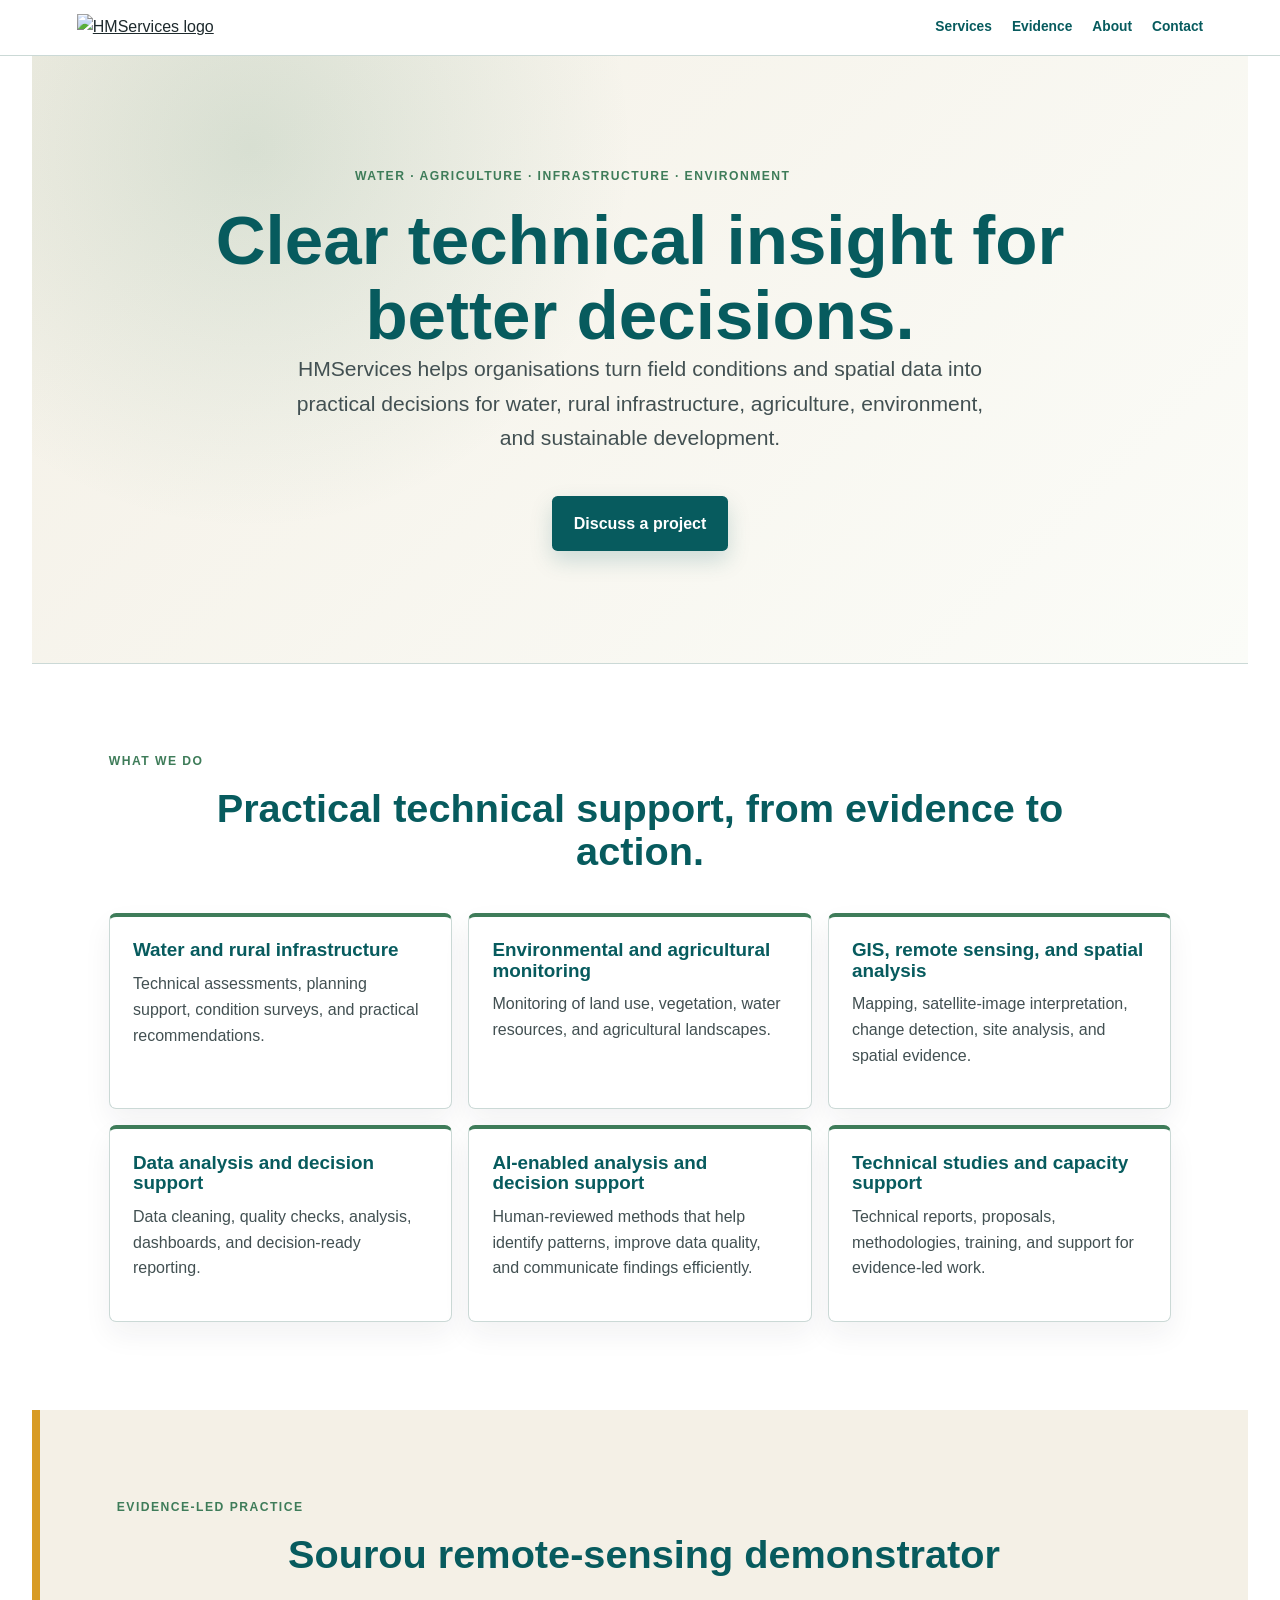
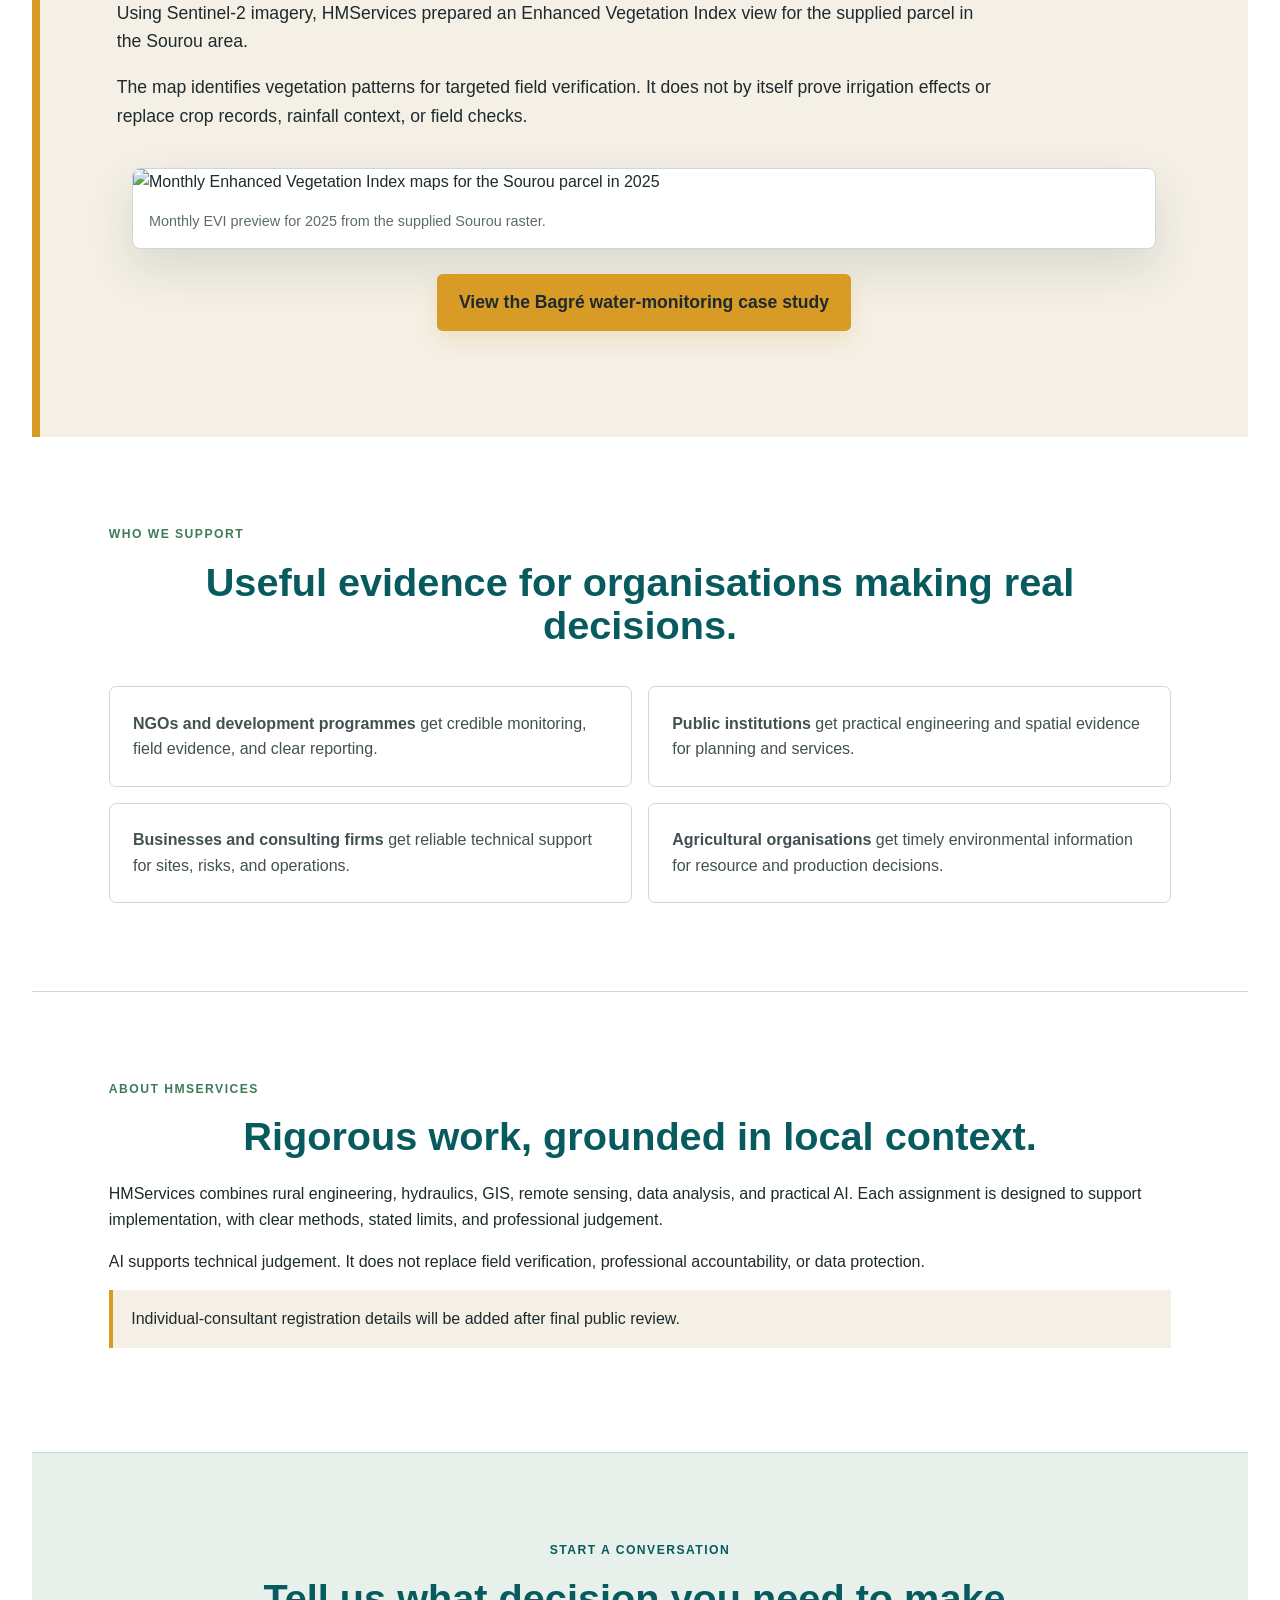
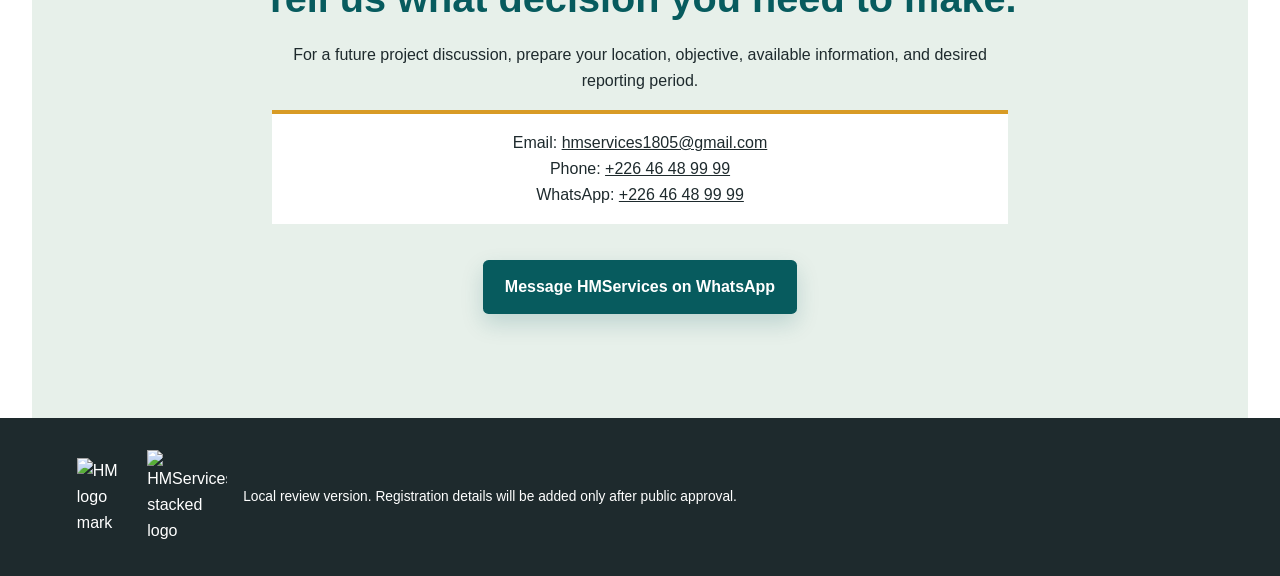
==== index.html @ 51964975 "Add files via upload" ====
<!doctype html>
<html lang="en">
  <head>
    <meta charset="utf-8">
    <meta name="viewport" content="width=device-width, initial-scale=1">
    <meta name="description" content="HMServices technical consulting for water, agriculture, infrastructure and environmental decisions.">
    <title>HMServices | Clear technical insight for better decisions</title>
    <link rel="icon" type="image/svg+xml" href="assets/hmservices-logo-mark.svg">
    <link rel="stylesheet" href="styles.css">
  </head>
  <body>
    <header class="site-header">
      <a class="brand" href="#home" aria-label="HMServices home">
        <img src="assets/hmservices-logo-primary.svg" alt="HMServices logo">
      </a>
      <nav aria-label="Primary navigation">
        <a href="#services">Services</a>
        <a href="#evidence">Evidence</a>
        <a href="#about">About</a>
        <a href="#contact">Contact</a>
      </nav>
    </header>
    <main>
      <section id="home" class="hero" aria-labelledby="home-title">
        <p class="eyebrow">Water · Agriculture · Infrastructure · Environment</p>
        <h1 id="home-title">Clear technical insight for better decisions.</h1>
        <p>HMServices helps organisations turn field conditions and spatial data into practical decisions for water, rural infrastructure, agriculture, environment, and sustainable development.</p>
        <a class="button" href="#contact">Discuss a project</a>
      </section>

      <section id="services" aria-labelledby="services-title">
        <p class="eyebrow">What we do</p>
        <h2 id="services-title">Practical technical support, from evidence to action.</h2>
        <div class="service-grid">
          <article><h3>Water and rural infrastructure</h3><p>Technical assessments, planning support, condition surveys, and practical recommendations.</p></article>
          <article><h3>Environmental and agricultural monitoring</h3><p>Monitoring of land use, vegetation, water resources, and agricultural landscapes.</p></article>
          <article><h3>GIS, remote sensing, and spatial analysis</h3><p>Mapping, satellite-image interpretation, change detection, site analysis, and spatial evidence.</p></article>
          <article><h3>Data analysis and decision support</h3><p>Data cleaning, quality checks, analysis, dashboards, and decision-ready reporting.</p></article>
          <article><h3>AI-enabled analysis and decision support</h3><p>Human-reviewed methods that help identify patterns, improve data quality, and communicate findings efficiently.</p></article>
          <article><h3>Technical studies and capacity support</h3><p>Technical reports, proposals, methodologies, training, and support for evidence-led work.</p></article>
        </div>
      </section>

      <section id="evidence" class="evidence-panel" aria-labelledby="evidence-title">
        <p class="eyebrow">Evidence-led practice</p>
        <h2 id="evidence-title">Sourou remote-sensing demonstrator</h2>
        <p>Using Sentinel-2 imagery, HMServices prepared an Enhanced Vegetation Index view for the supplied parcel in the Sourou area.</p>
        <p>The map identifies vegetation patterns for targeted field verification. It does not by itself prove irrigation effects or replace crop records, rainfall context, or field checks.</p>
        <figure class="evidence-map evidence-map-wide">
          <img src="assets/sourou/evi2.png" alt="Monthly Enhanced Vegetation Index maps for the Sourou parcel in 2025">
          <figcaption>Monthly EVI preview for 2025 from the supplied Sourou raster.</figcaption>
        </figure>
        <p><a class="button evidence-link" href="bagre-case-study.html">View the Bagré water-monitoring case study</a></p>
      </section>

      <section class="client-fit" aria-labelledby="client-fit-title">
        <p class="eyebrow">Who we support</p>
        <h2 id="client-fit-title">Useful evidence for organisations making real decisions.</h2>
        <div class="audience-grid">
          <p><strong>NGOs and development programmes</strong> get credible monitoring, field evidence, and clear reporting.</p>
          <p><strong>Public institutions</strong> get practical engineering and spatial evidence for planning and services.</p>
          <p><strong>Businesses and consulting firms</strong> get reliable technical support for sites, risks, and operations.</p>
          <p><strong>Agricultural organisations</strong> get timely environmental information for resource and production decisions.</p>
        </div>
      </section>

      <section id="about" aria-labelledby="about-title">
        <p class="eyebrow">About HMServices</p>
        <h2 id="about-title">Rigorous work, grounded in local context.</h2>
        <p>HMServices combines rural engineering, hydraulics, GIS, remote sensing, data analysis, and practical AI. Each assignment is designed to support implementation, with clear methods, stated limits, and professional judgement.</p>
        <p>AI supports technical judgement. It does not replace field verification, professional accountability, or data protection.</p>
        <p class="registration-note">Individual-consultant registration details will be added after final public review.</p>
      </section>

      <section id="contact" class="contact-panel" aria-labelledby="contact-title">
        <p class="eyebrow">Start a conversation</p>
        <h2 id="contact-title">Tell us what decision you need to make.</h2>
        <p>For a future project discussion, prepare your location, objective, available information, and desired reporting period.</p>
        <p class="contact-placeholder">Email: <a href="mailto:hmservices1805@gmail.com">hmservices1805@gmail.com</a><br>Phone: <a href="tel:+22646489999">+226 46 48 99 99</a><br>WhatsApp: <a href="https://wa.me/22646489999">+226 46 48 99 99</a></p>
        <p><a class="button" href="https://wa.me/22646489999">Message HMServices on WhatsApp</a></p>
      </section>
    </main>
    <footer>
      <img src="assets/hmservices-logo-mark.svg" alt="HM logo mark">
      <img class="stacked-mark" src="assets/hmservices-logo-stacked.svg" alt="HMServices stacked logo">
      <p>Local review version. Registration details will be added only after public approval.</p>
    </footer>
  </body>
</html>
---- styles.css ----
:root {
  --teal: #075B5E;
  --green: #3E7C59;
  --gold: #D89B25;
  --charcoal: #1E2A2D;
  --sand: #F4F0E6;
  --white: #FFFFFF;
  --line: #CBD9D6;
  --muted: #5C6B6D;
  --soft-green: #E7F0EA;
  --shadow: 0 1.2rem 3rem rgba(30, 42, 45, .12);
  --heading: Montserrat, Arial, sans-serif;
  --body: 'Source Sans 3', Arial, sans-serif;
  --mono: 'Roboto Mono', Consolas, 'Courier New', monospace;
}
* { box-sizing: border-box; }
html { scroll-behavior: smooth; }
body { margin: 0; color: var(--charcoal); background: var(--white); font-family: var(--body); font-size: 1rem; line-height: 1.62; }
a { color: inherit; }
a:focus-visible { outline: .2rem solid var(--gold); outline-offset: .25rem; }
.site-header { position: sticky; top: 0; z-index: 2; display: flex; justify-content: space-between; align-items: center; gap: 2rem; padding: .9rem 6vw; background: rgba(255, 255, 255, .96); border-bottom: 1px solid var(--line); backdrop-filter: blur(10px); }
.brand img { display: block; width: min(16rem, 46vw); height: auto; }
nav { display: flex; flex-wrap: wrap; align-items: center; gap: 1.25rem; color: var(--teal); font-family: var(--heading); font-size: .86rem; font-weight: 700; }
nav a { position: relative; text-decoration: none; }
nav a::after { content: ''; position: absolute; left: 0; right: 0; bottom: -.35rem; height: .12rem; transform: scaleX(0); transform-origin: left; background: var(--gold); transition: transform .18s ease; }
nav a:hover::after { transform: scaleX(1); }
section { width: min(100%, 76rem); margin: 0 auto; padding: 5.5rem 6vw; scroll-margin-top: 5rem; }
.hero { display: grid; align-content: center; min-height: 38rem; color: var(--charcoal); background: radial-gradient(circle at 18% 15%, rgba(62, 124, 89, .16), transparent 34%), linear-gradient(135deg, var(--sand), #FBFCF8); border-bottom: 1px solid var(--line); }
.hero > * { max-width: 58rem; margin-left: auto; margin-right: auto; text-align: center; }
.eyebrow { margin: 0 0 1rem; color: var(--green); font-family: var(--heading); font-size: .76rem; font-weight: 800; letter-spacing: .12em; text-transform: uppercase; }
h1, h2, h3 { color: var(--teal); font-family: var(--heading); line-height: 1.08; }
h1 { margin: 0; font-size: clamp(2.35rem, 5.4vw, 4.5rem); letter-spacing: 0; text-align: center; }
h2 { max-width: 58rem; margin: 0 auto 1.4rem; font-size: clamp(1.75rem, 3.1vw, 2.8rem); letter-spacing: 0; text-align: center; }
h3 { margin: 0 0 .65rem; font-size: 1.18rem; letter-spacing: 0; }
p { margin-top: 0; }
.hero p:not(.eyebrow) { max-width: 44rem; color: #425052; font-size: clamp(1.12rem, 1.8vw, 1.32rem); }
.button { display: inline-block; width: fit-content; margin-top: 1.25rem; padding: .9rem 1.35rem; border-radius: .35rem; background: var(--teal); color: var(--white); font-family: var(--heading); font-weight: 800; text-decoration: none; box-shadow: 0 .6rem 1.4rem rgba(7, 91, 94, .18); }
.button:hover { background: #06494C; }
.service-grid, .audience-grid { display: grid; grid-template-columns: repeat(3, minmax(0, 1fr)); gap: 1rem; margin-top: 2.5rem; }
.service-grid article, .audience-grid p { min-width: 0; margin: 0; padding: 1.45rem; border: 1px solid var(--line); border-radius: .45rem; background: var(--white); }
.service-grid article { border-top: .28rem solid var(--green); box-shadow: 0 .8rem 1.8rem rgba(30, 42, 45, .06); }
.service-grid p, .audience-grid p { color: #425052; }
.audience-grid { grid-template-columns: repeat(2, minmax(0, 1fr)); }
.evidence-panel { border-left: .55rem solid var(--gold); background: var(--sand); }
.evidence-panel p:not(.eyebrow) { max-width: 55rem; font-size: 1.1rem; }
.evidence-map { max-width: 64rem; margin: 2.4rem auto 0; overflow: hidden; border: 1px solid var(--line); border-radius: .5rem; background: var(--white); box-shadow: var(--shadow); }
.evidence-map-wide { max-width: 64rem; }
.evidence-map img { display: block; width: 100%; height: auto; image-rendering: auto; }
.evidence-map figcaption { padding: .9rem 1rem; color: var(--muted); font-size: .9rem; }
.evidence-map code { color: var(--teal); font-family: var(--mono); font-size: .86em; }
.evidence-panel > p:last-child { max-width: 100%; text-align: center; }
.evidence-link { margin-top: 1.6rem; background: var(--gold); color: var(--charcoal); box-shadow: 0 .6rem 1.4rem rgba(216, 155, 37, .18); }
.evidence-link:hover { background: #C98C1F; }
#about { border-top: 1px solid var(--line); }
.registration-note, .contact-placeholder { padding: 1rem 1.15rem; border-left: .3rem solid var(--gold); background: var(--sand); }
.contact-panel { width: min(100%, 76rem); border-top: 1px solid var(--line); background: var(--soft-green); color: var(--charcoal); text-align: center; }
.contact-panel > p:not(.eyebrow), .contact-panel .contact-placeholder { max-width: 46rem; margin-left: auto; margin-right: auto; }
.contact-panel h2, .contact-panel .eyebrow { color: var(--teal); }
.contact-panel .contact-placeholder { color: var(--charcoal); background: var(--white); border-left: 0; border-top: .3rem solid var(--gold); text-align: center; }
.contact-panel a { overflow-wrap: anywhere; }
.contact-panel .button { background: var(--teal); color: var(--white); }
footer { display: flex; align-items: center; gap: 1rem; padding: 2rem 6vw; color: var(--white); background: var(--charcoal); }
footer img { width: 3.4rem; height: auto; }
footer .stacked-mark { display: block; width: 5rem; }
footer p { margin: 0; font-size: .86rem; }
@media (max-width: 52rem) { .site-header { position: static; flex-direction: column; align-items: flex-start; gap: 1rem; } nav { gap: .85rem; } .hero { min-height: auto; padding-top: 4rem; padding-bottom: 4rem; } .service-grid, .audience-grid { grid-template-columns: 1fr; } section { padding-top: 3.8rem; padding-bottom: 3.8rem; } footer { align-items: flex-start; } }
@media (prefers-reduced-motion: reduce) { html { scroll-behavior: auto; } nav a::after { transition: none; } }
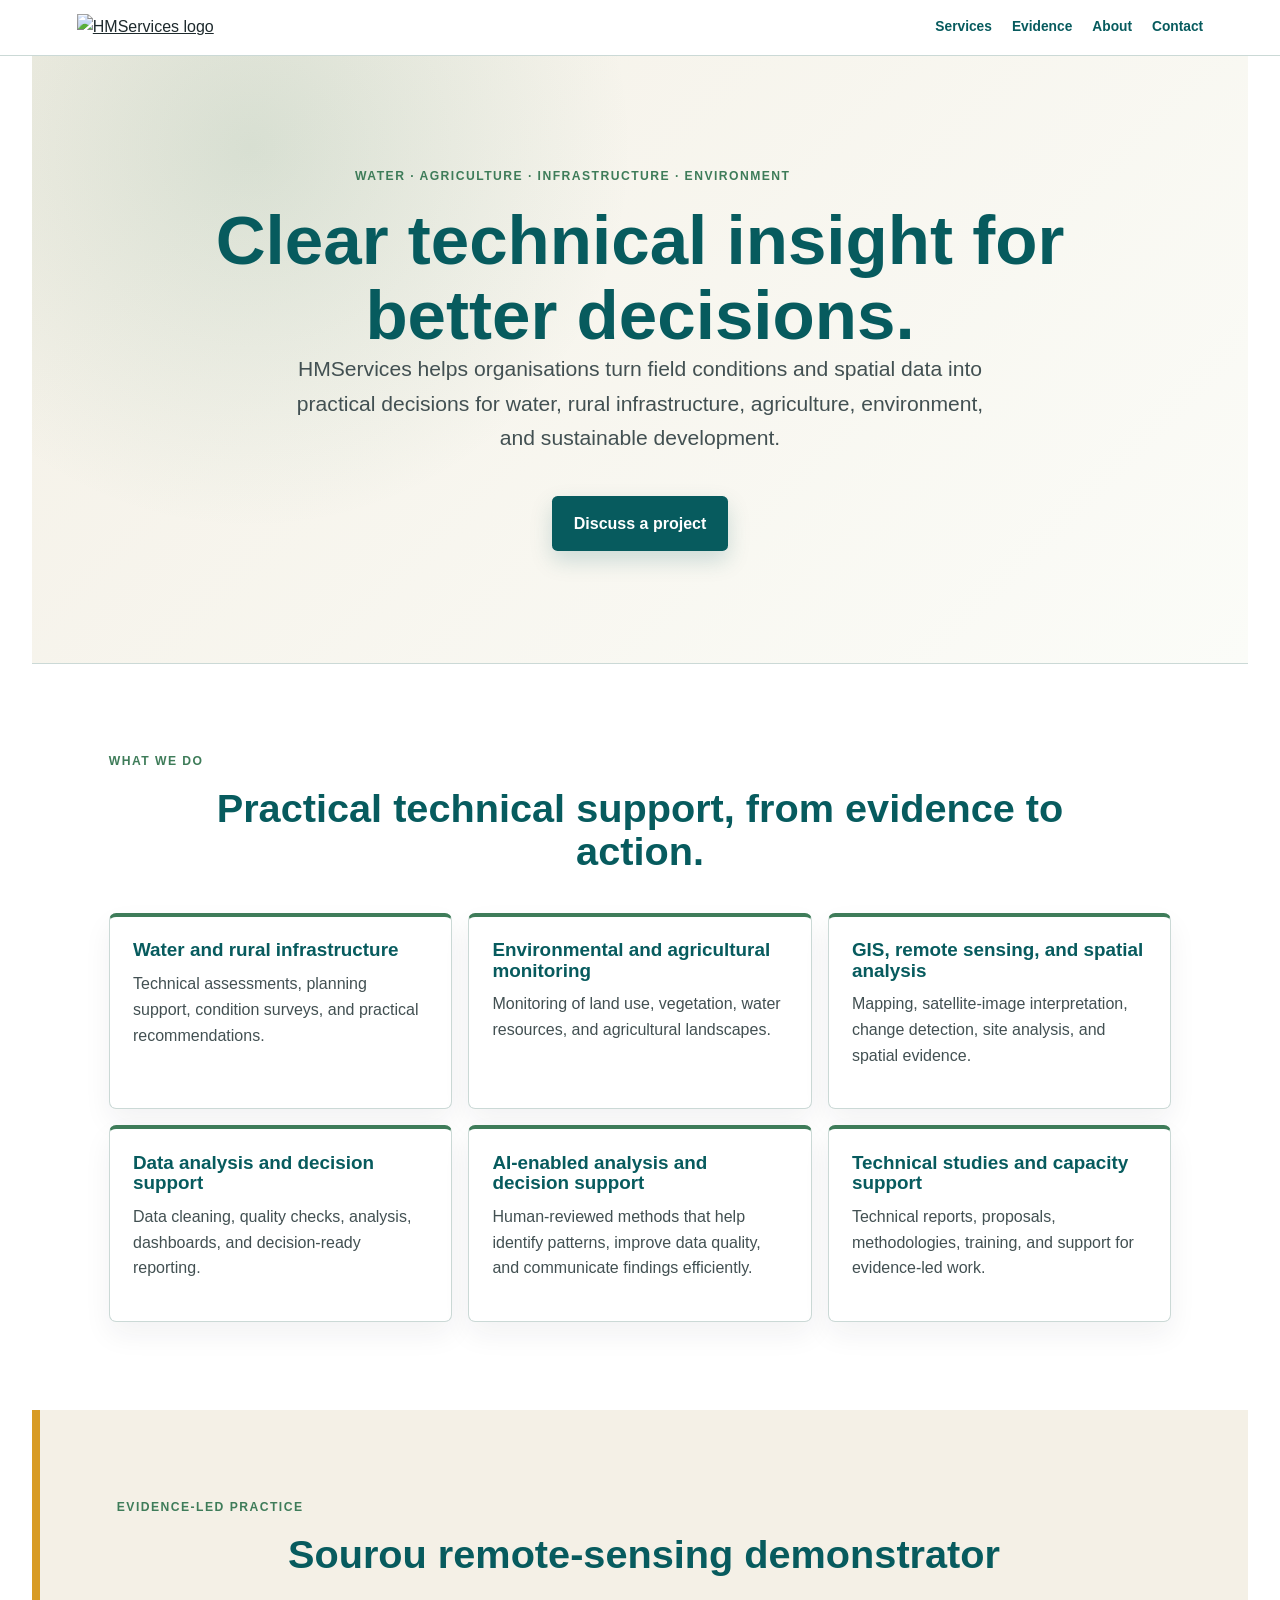
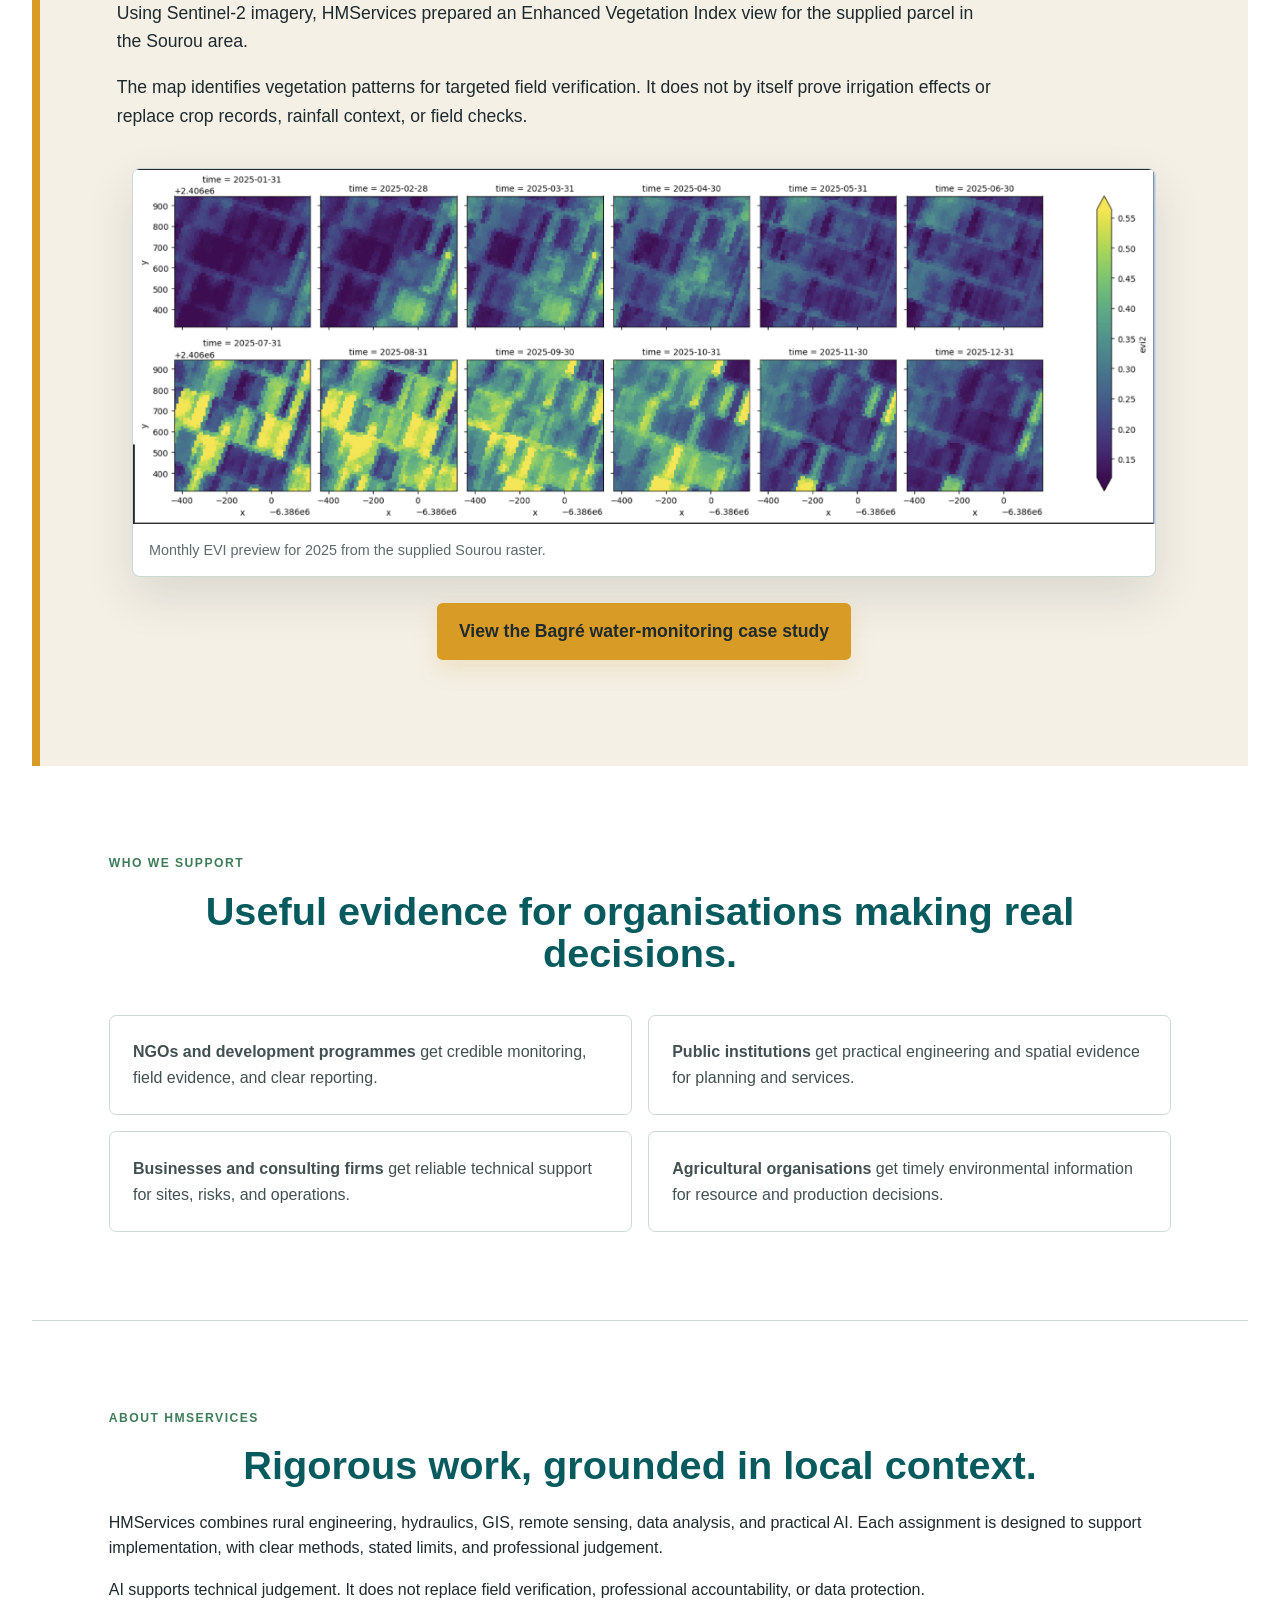
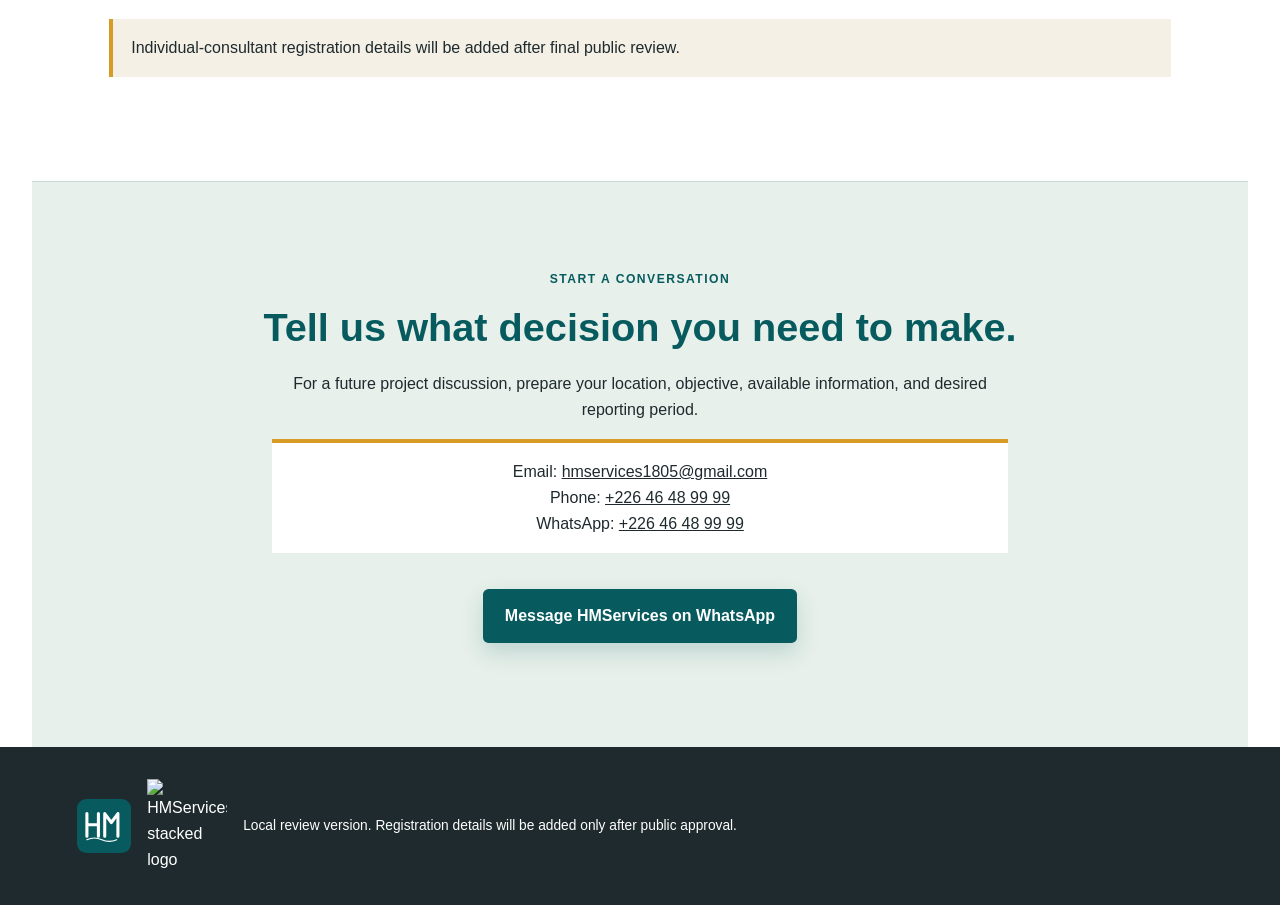
==== commit 2d5665bd: "Change logo images and update favicon Updated logo image paths and modified the favicon." ====
--- a/index.html
+++ b/index.html
@@ -5,13 +5,13 @@
     <meta name="viewport" content="width=device-width, initial-scale=1">
     <meta name="description" content="HMServices technical consulting for water, agriculture, infrastructure and environmental decisions.">
     <title>HMServices | Clear technical insight for better decisions</title>
-    <link rel="icon" type="image/svg+xml" href="assets/hmservices-logo-mark.svg">
+    <link rel="icon" type="image/svg+xml" href="assets/hmservices-mark-180.png">
     <link rel="stylesheet" href="styles.css">
   </head>
   <body>
     <header class="site-header">
       <a class="brand" href="#home" aria-label="HMServices home">
-        <img src="assets/hmservices-logo-primary.svg" alt="HMServices logo">
+        <img src="assets/ hmservices-horizontal-original.png" alt="HMServices logo">
       </a>
       <nav aria-label="Primary navigation">
         <a href="#services">Services</a>
@@ -82,7 +82,7 @@
     </main>
     <footer>
       <img src="assets/hmservices-logo-mark.svg" alt="HM logo mark">
-      <img class="stacked-mark" src="assets/hmservices-logo-stacked.svg" alt="HMServices stacked logo">
+      <img class="stacked-mark" src="assets/ hmservices-stacked-gold-line-180.png" alt="HMServices stacked logo">
       <p>Local review version. Registration details will be added only after public approval.</p>
     </footer>
   </body>
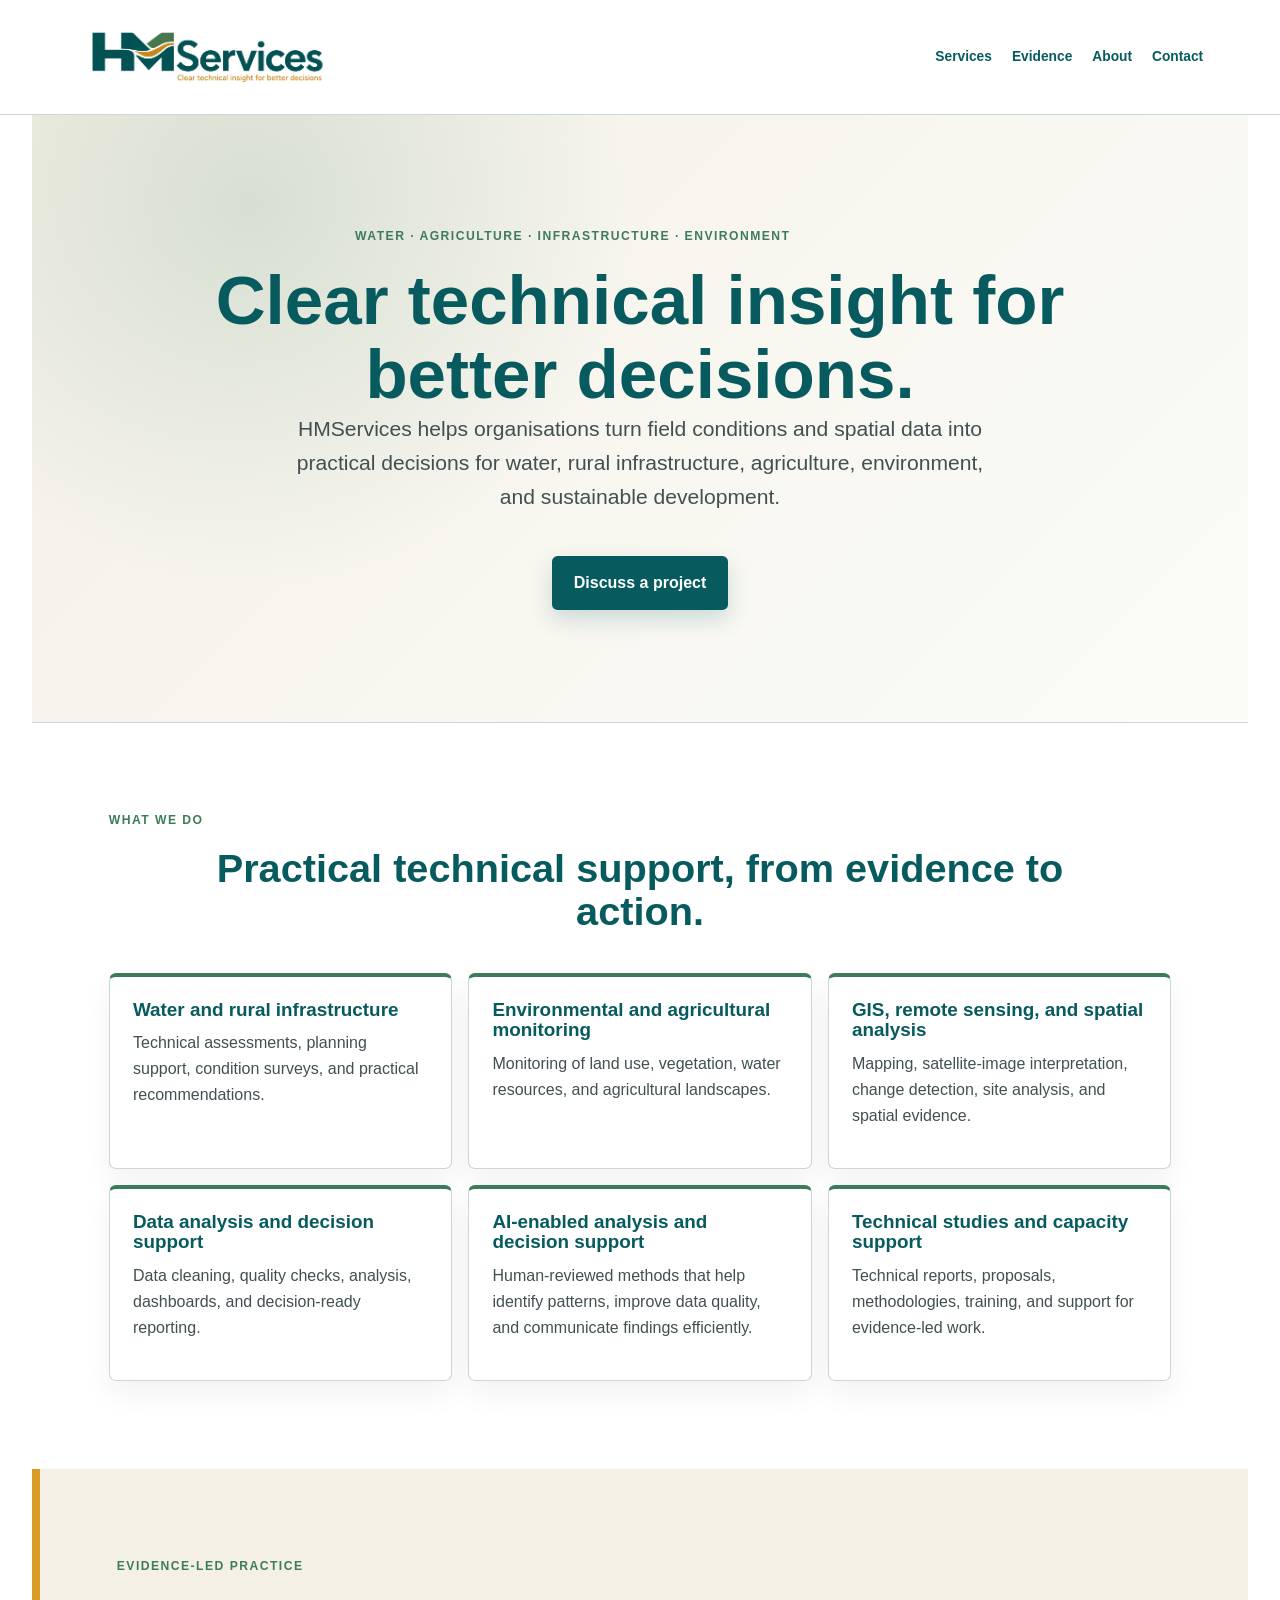
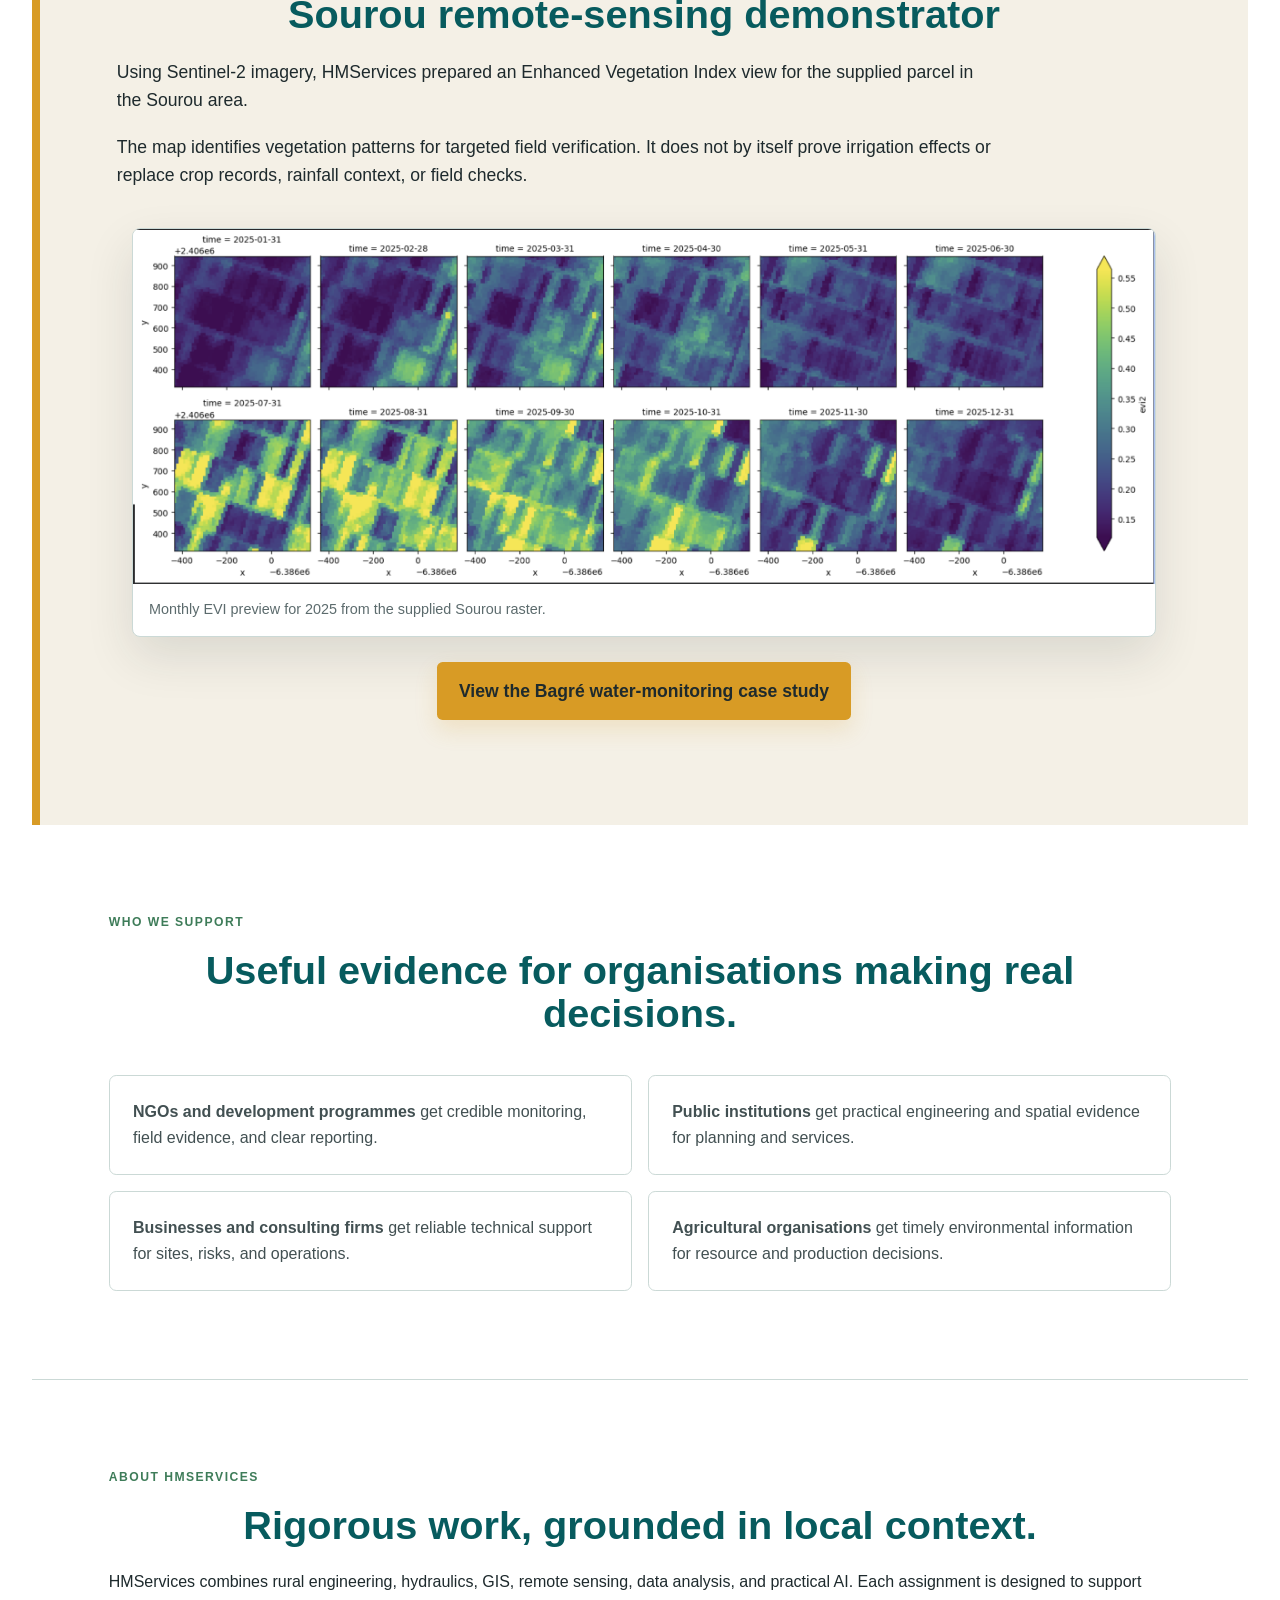
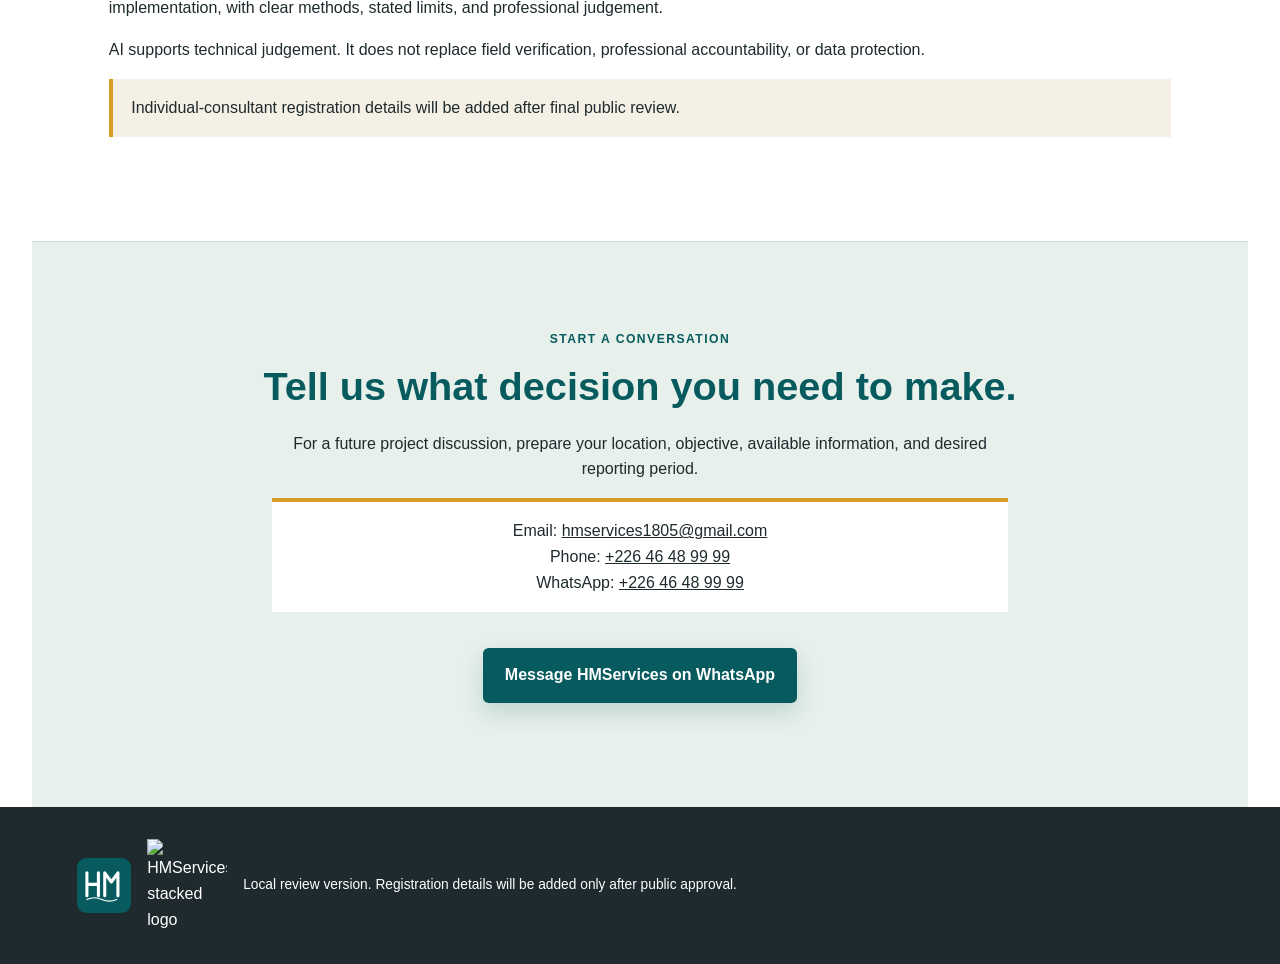
==== commit 7db697fb: "Fix HTML formatting and structure" ====
--- a/index.html
+++ b/index.html
@@ -11,7 +11,7 @@
   <body>
     <header class="site-header">
       <a class="brand" href="#home" aria-label="HMServices home">
-        <img src="assets/ hmservices-horizontal-original.png" alt="HMServices logo">
+        <img src="assets/hmservices-horizontal-original.png" alt="HMServices logo">
       </a>
       <nav aria-label="Primary navigation">
         <a href="#services">Services</a>
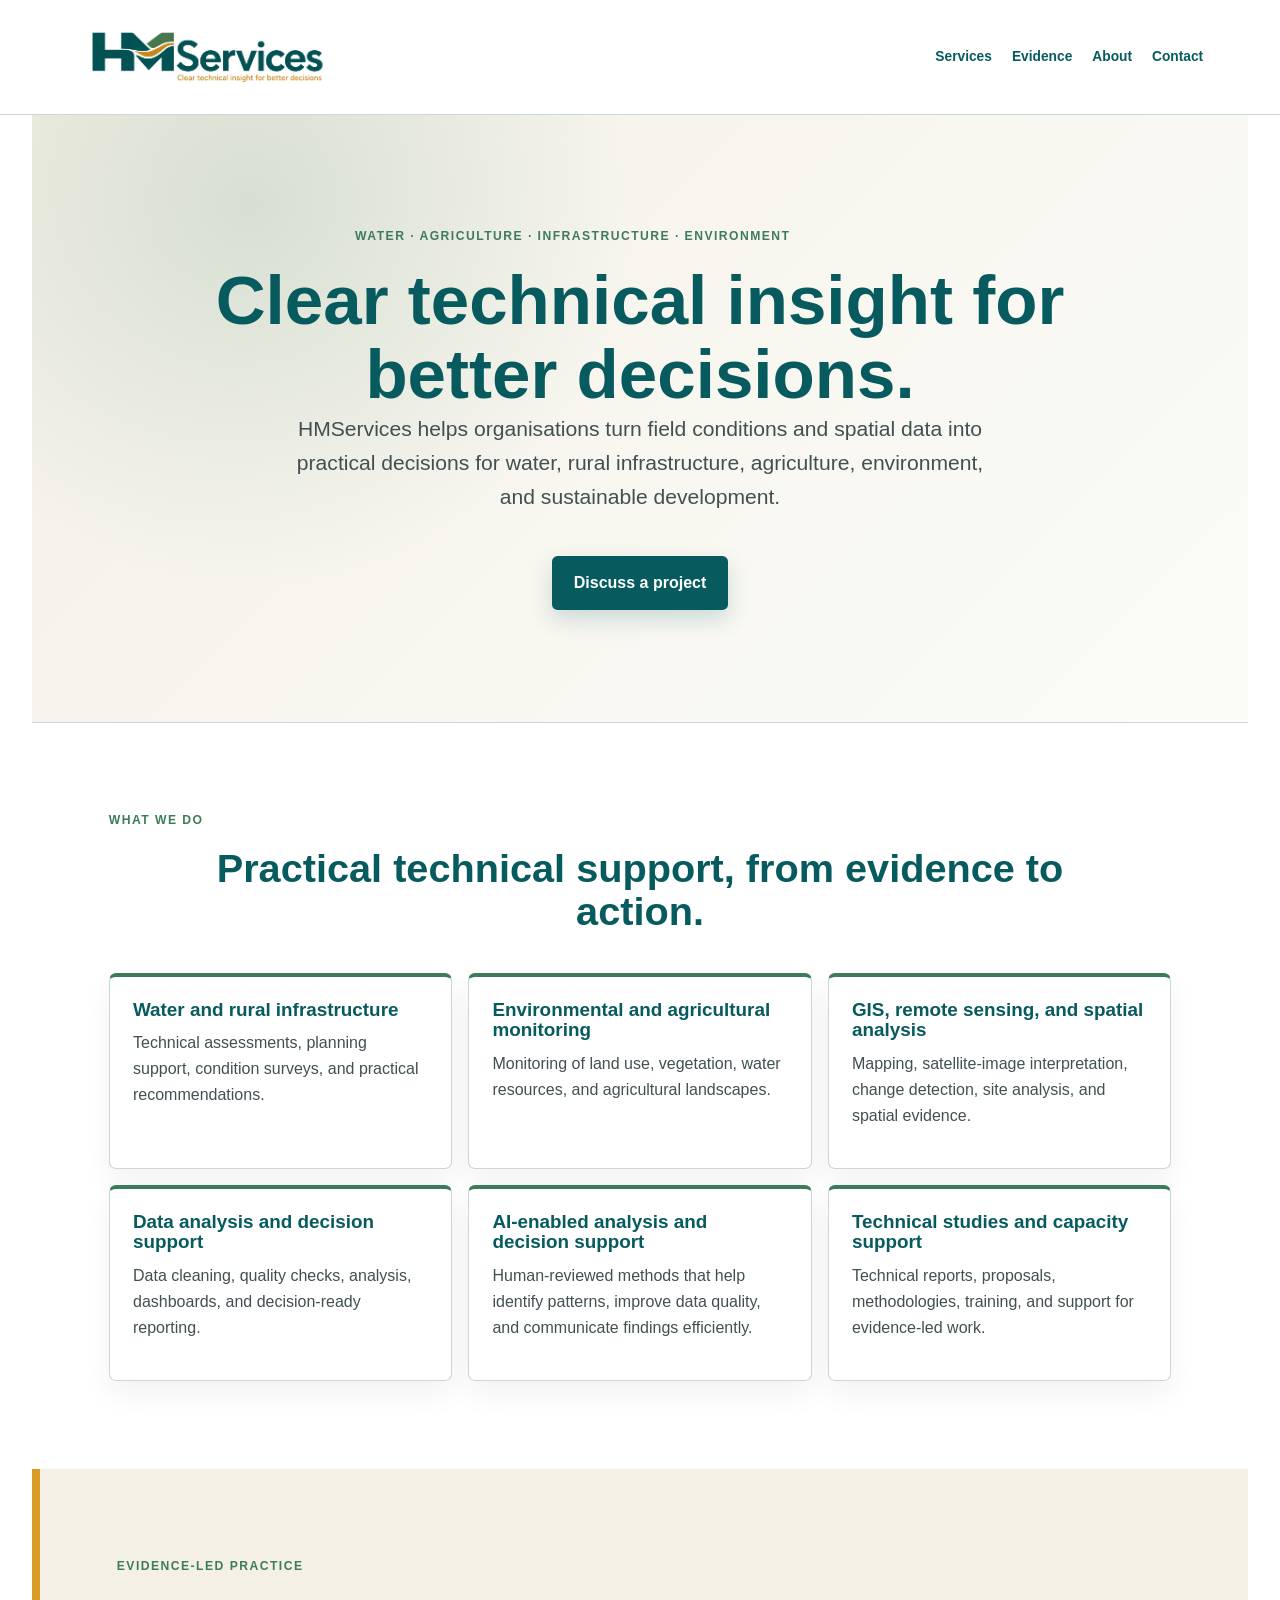
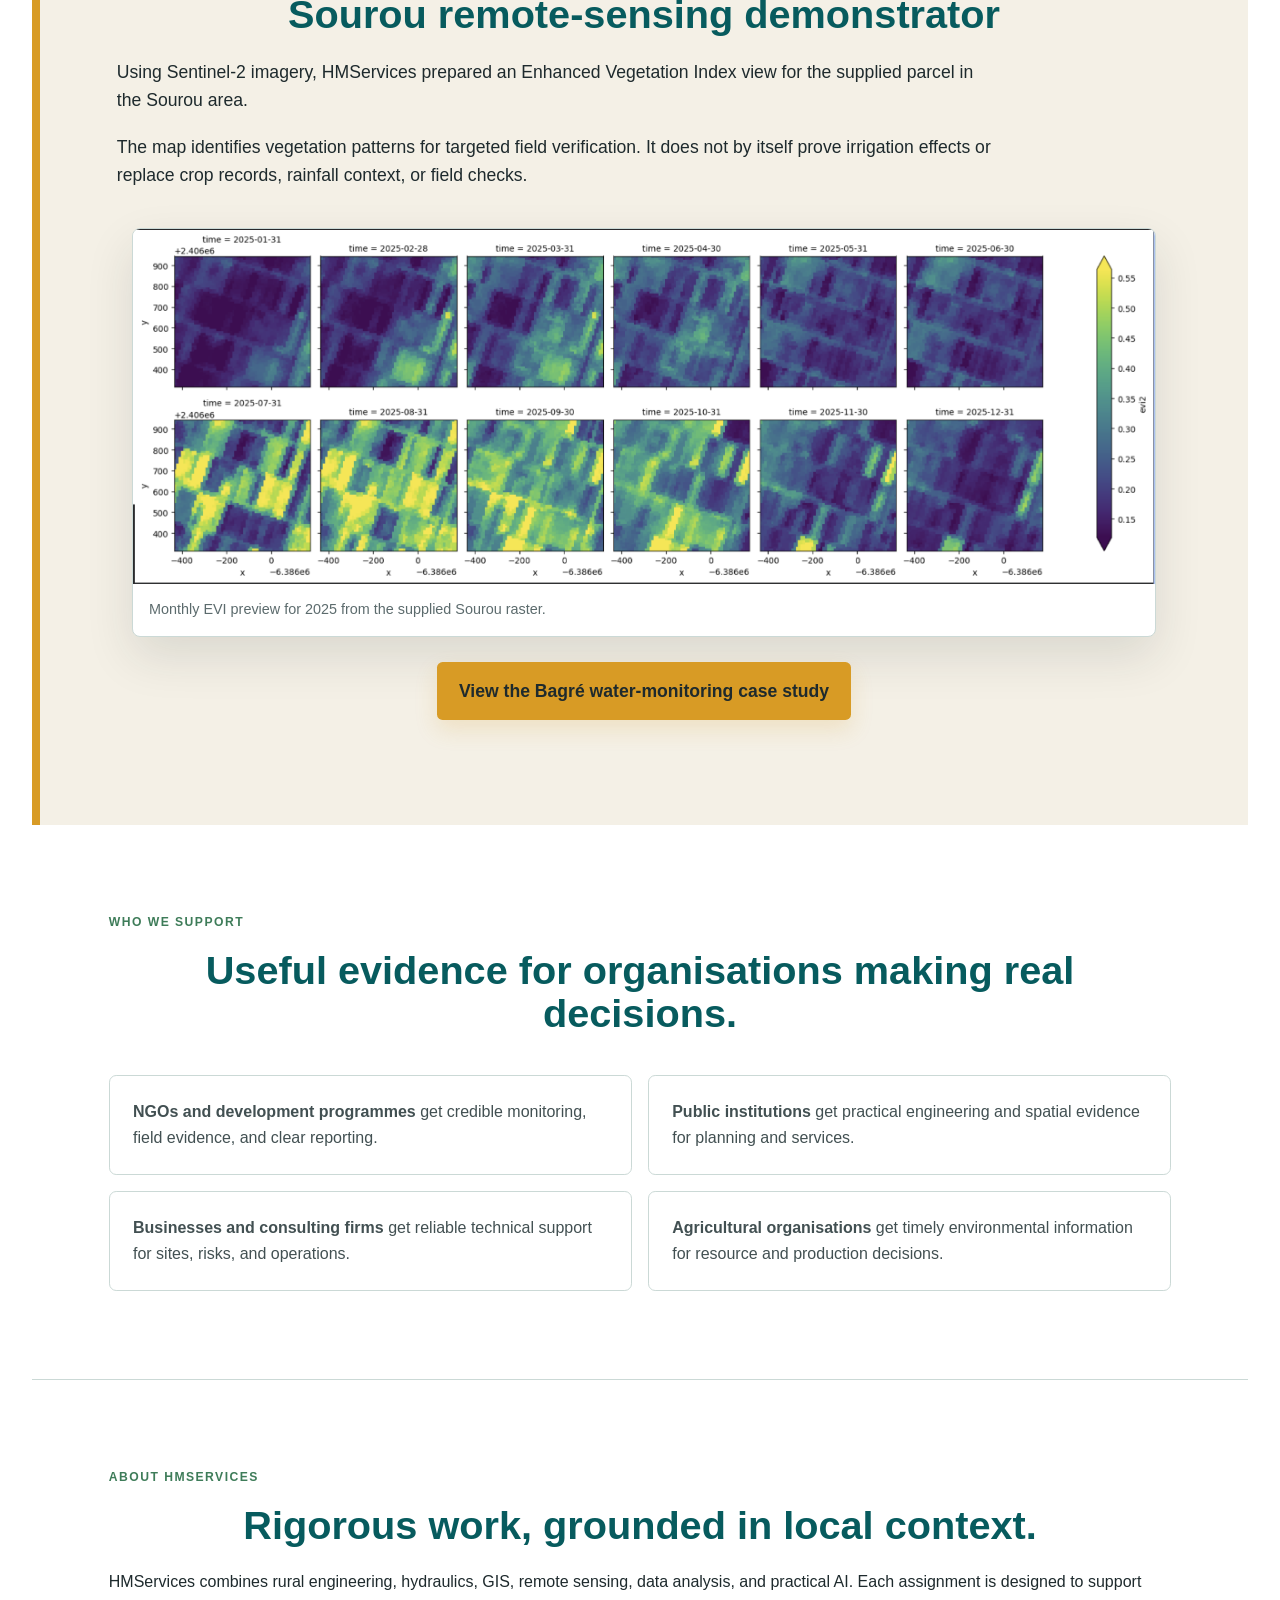
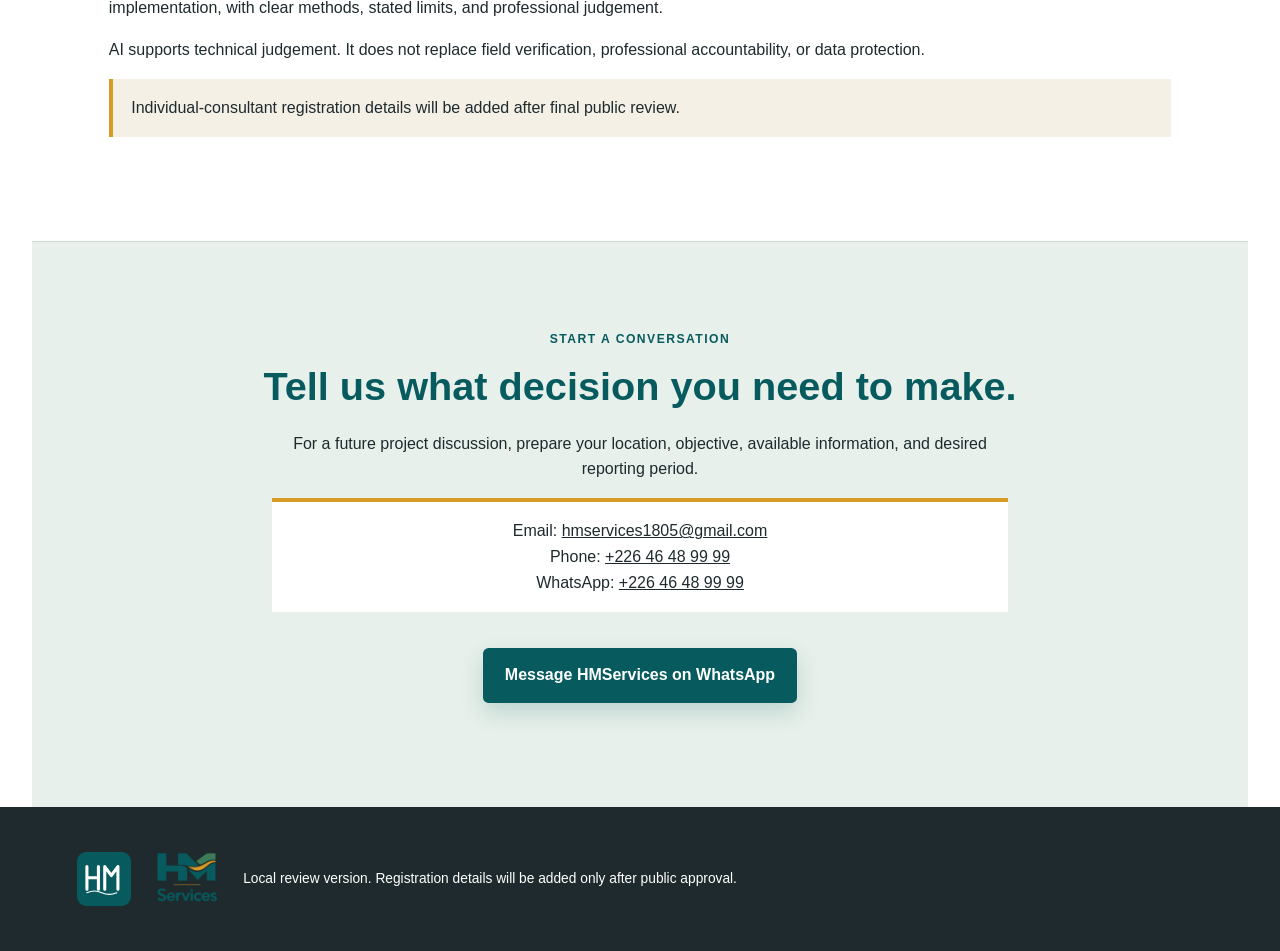
==== commit 97523336: "Fix HTML encoding issues in index.html" ====
--- a/index.html
+++ b/index.html
@@ -82,7 +82,7 @@
     </main>
     <footer>
       <img src="assets/hmservices-logo-mark.svg" alt="HM logo mark">
-      <img class="stacked-mark" src="assets/ hmservices-stacked-gold-line-180.png" alt="HMServices stacked logo">
+      <img class="stacked-mark" src="assets/hmservices-stacked-gold-line-180.png" alt="HMServices stacked logo">
       <p>Local review version. Registration details will be added only after public approval.</p>
     </footer>
   </body>
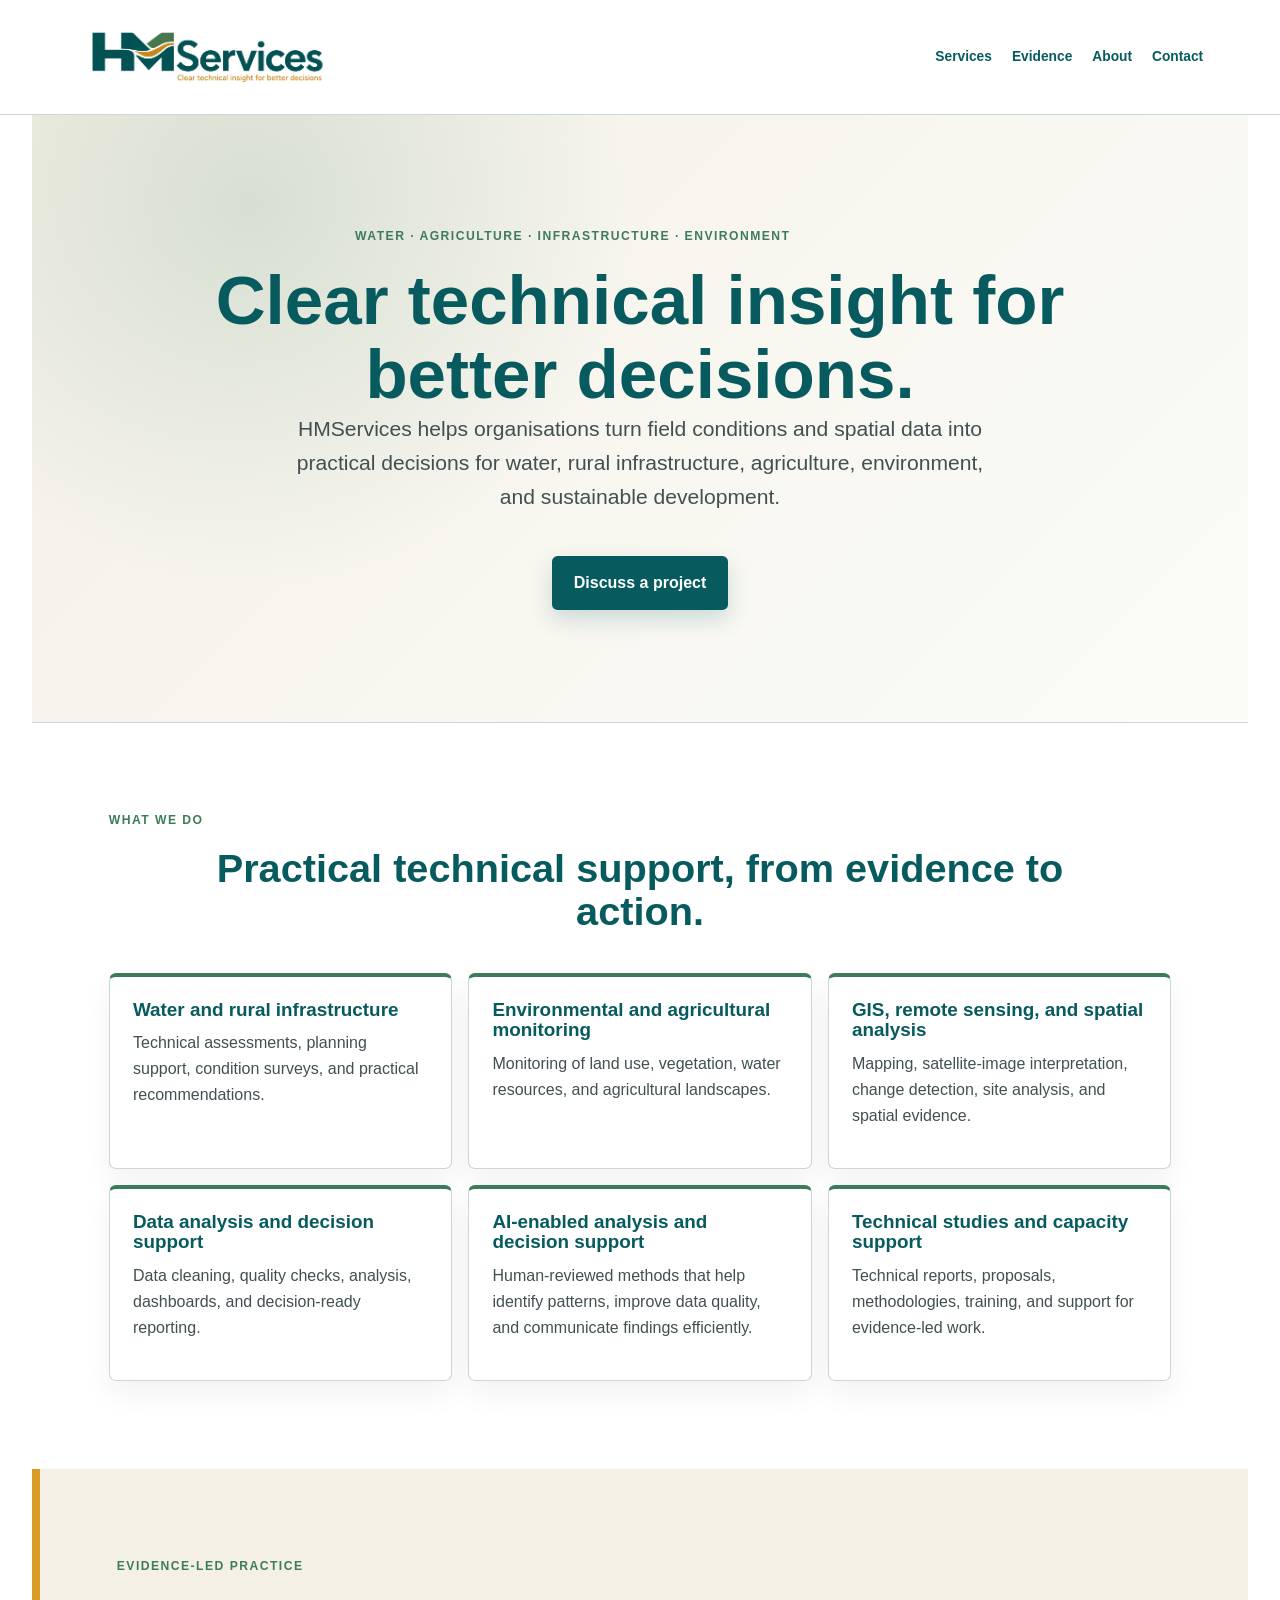
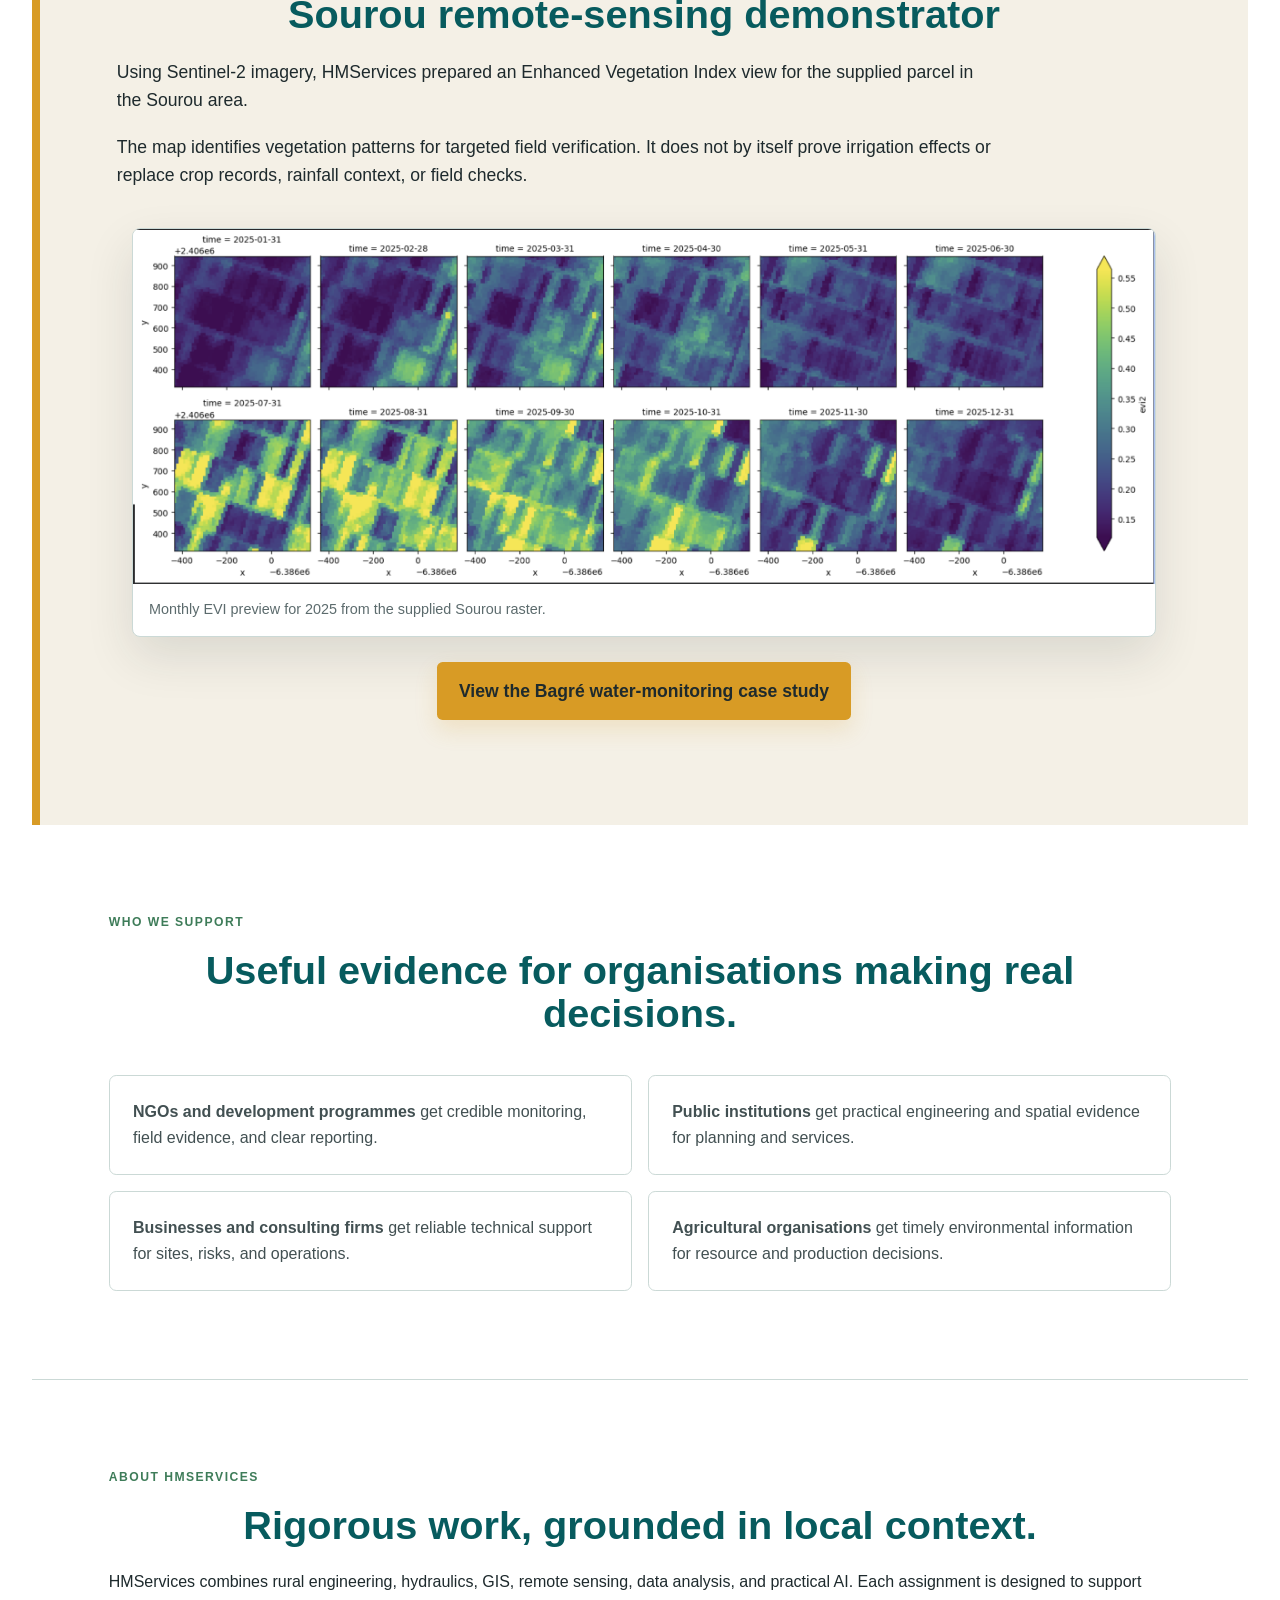
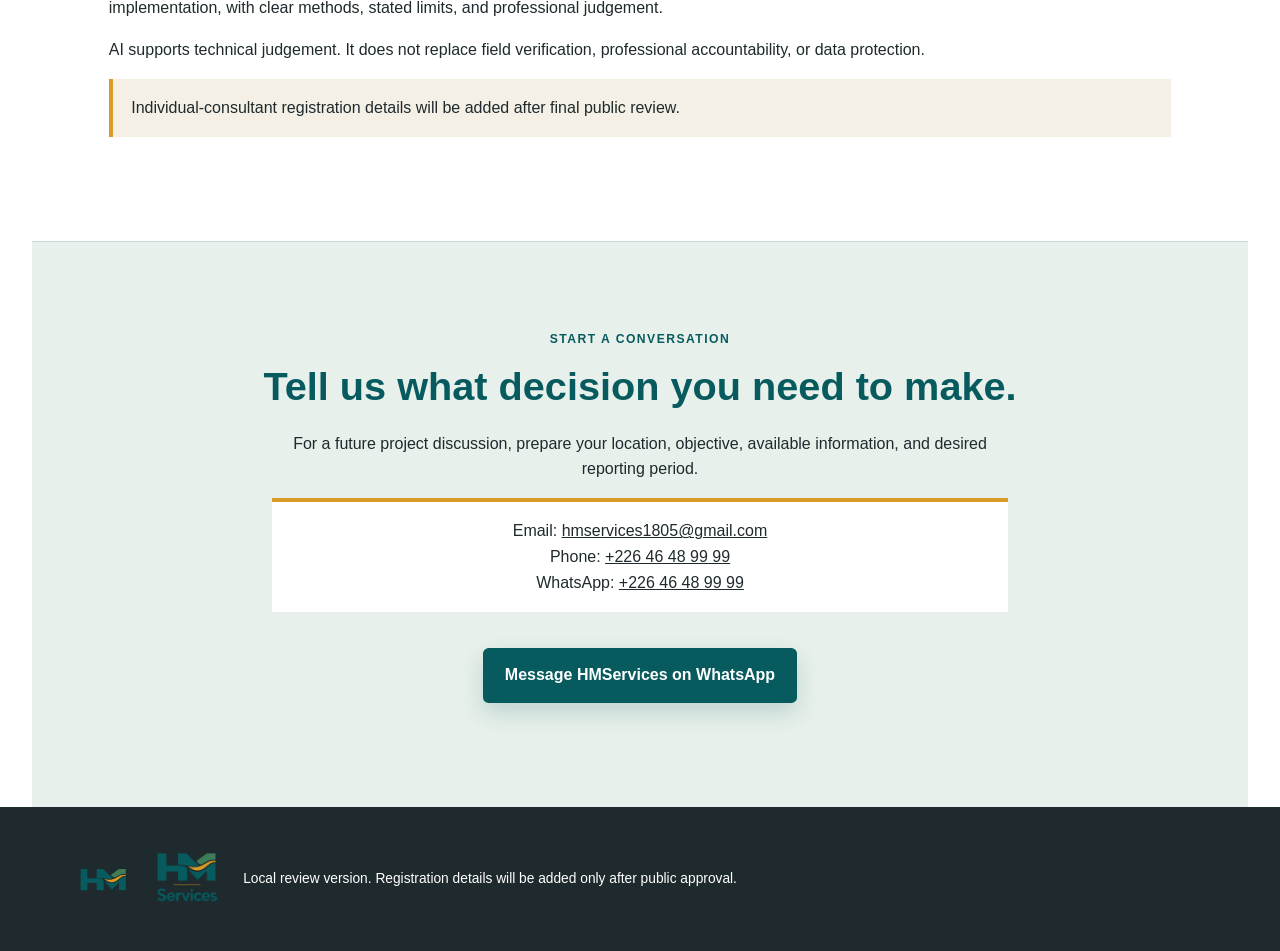
==== commit ee84ffbc: "Fix HTML encoding issues in index.html" ====
--- a/index.html
+++ b/index.html
@@ -81,7 +81,7 @@
       </section>
     </main>
     <footer>
-      <img src="assets/hmservices-logo-mark.svg" alt="HM logo mark">
+      <img src="assets/hmservices-mark-180.png" alt="HM logo mark">
       <img class="stacked-mark" src="assets/hmservices-stacked-gold-line-180.png" alt="HMServices stacked logo">
       <p>Local review version. Registration details will be added only after public approval.</p>
     </footer>
